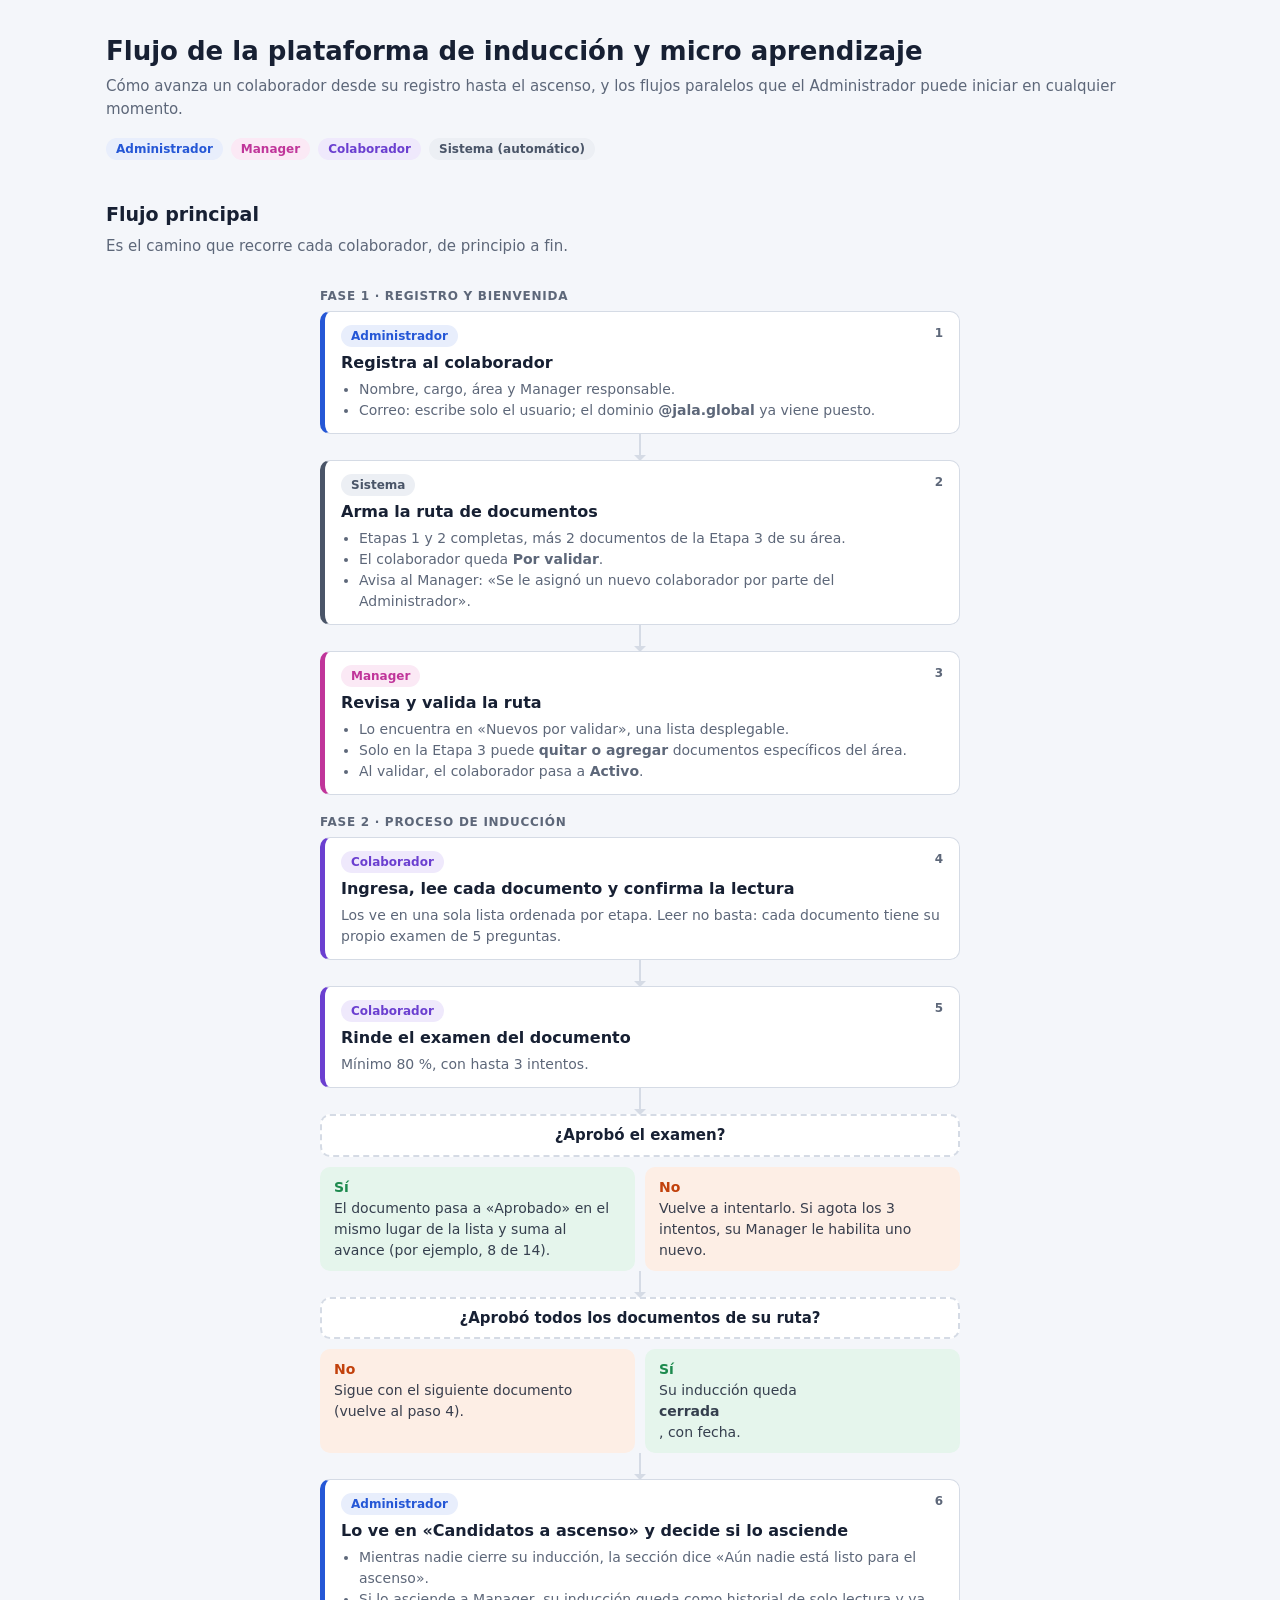
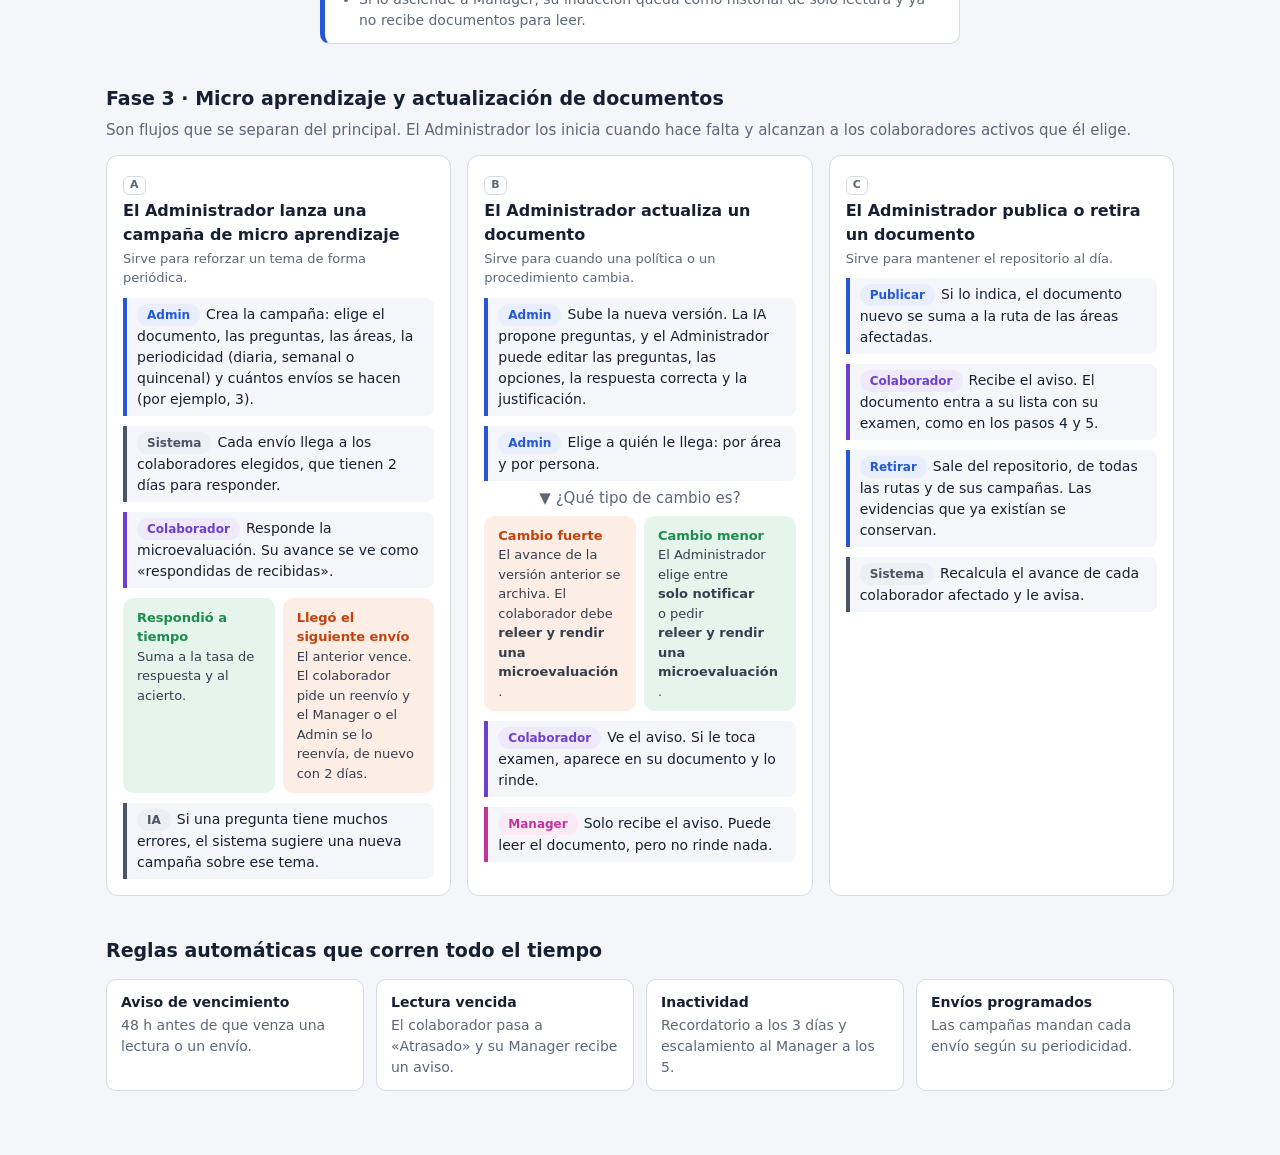
==== docs/flujo.html @ a63dd16b "docs: add platform flow diagram Main onboarding flow plus campaign, document update and publish/reti" ====
<!doctype html>
<html lang="es">
<head>
<meta charset="utf-8">
<meta name="viewport" content="width=device-width, initial-scale=1">
<title>Flujo de la plataforma</title>
<style>
  :root {
    --bg: #f4f6fa; --card: #ffffff; --ink: #172033; --muted: #5d6779; --line: #d5dbe5;
    --admin: #2557d6; --admin-bg: #e8eefc;
    --mgr: #c0359a; --mgr-bg: #fbe9f5;
    --col: #6b3fd0; --col-bg: #efe9fc;
    --sys: #4a5568; --sys-bg: #eceff4;
    --ok: #1d8a4e; --ok-bg: #e5f5ec;
    --bad: #c2410c; --bad-bg: #fdeee5;
  }
  @media (prefers-color-scheme: dark) {
    :root:not([data-theme="light"]) {
      --bg: #10141c; --card: #181e2a; --ink: #e7ebf3; --muted: #9aa4b6; --line: #2c3546;
      --admin: #7ea2ff; --admin-bg: #1c2a4a; --mgr: #f08ad2; --mgr-bg: #3a1d33;
      --col: #b49aff; --col-bg: #2a2147; --sys: #b5bfd0; --sys-bg: #252d3b;
      --ok: #5fd394; --ok-bg: #173526; --bad: #ff9c6b; --bad-bg: #3a2216;
    }
  }
  :root[data-theme="dark"] {
    --bg: #10141c; --card: #181e2a; --ink: #e7ebf3; --muted: #9aa4b6; --line: #2c3546;
    --admin: #7ea2ff; --admin-bg: #1c2a4a; --mgr: #f08ad2; --mgr-bg: #3a1d33;
    --col: #b49aff; --col-bg: #2a2147; --sys: #b5bfd0; --sys-bg: #252d3b;
    --ok: #5fd394; --ok-bg: #173526; --bad: #ff9c6b; --bad-bg: #3a2216;
  }
  * { box-sizing: border-box; }
  body { margin: 0; background: var(--bg); color: var(--ink); font: 15px/1.5 "Segoe UI", system-ui, sans-serif; }
  main { max-width: 1100px; margin: 0 auto; padding: 32px 16px 64px; }
  h1 { margin: 0 0 4px; font-size: 26px; }
  h2 { margin: 40px 0 6px; font-size: 19px; }
  .lead { margin: 0; color: var(--muted); }
  .legend { display: flex; flex-wrap: wrap; gap: 8px; margin: 18px 0 0; }
  .role { display: inline-block; padding: 2px 10px; border-radius: 99px; font-size: 12px; font-weight: 600; white-space: nowrap; }
  .r-admin { color: var(--admin); background: var(--admin-bg); }
  .r-mgr { color: var(--mgr); background: var(--mgr-bg); }
  .r-col { color: var(--col); background: var(--col-bg); }
  .r-sys { color: var(--sys); background: var(--sys-bg); }

  /* Flujo principal */
  .flow { display: flex; flex-direction: column; align-items: center; margin-top: 12px; }
  .step { width: 100%; max-width: 640px; background: var(--card); border: 1px solid var(--line); border-left: 5px solid var(--sys); border-radius: 10px; padding: 12px 16px; }
  .step.admin { border-left-color: var(--admin); }
  .step.mgr { border-left-color: var(--mgr); }
  .step.col { border-left-color: var(--col); }
  .step h3 { margin: 4px 0 4px; font-size: 16px; }
  .step p, .step li { margin: 0; color: var(--muted); font-size: 14px; }
  .step ul { margin: 4px 0 0; padding-left: 18px; }
  .num { float: right; color: var(--muted); font-size: 12px; font-weight: 600; }
  .arrow { width: 2px; height: 26px; background: var(--line); position: relative; }
  .arrow::after { content: ""; position: absolute; bottom: -1px; left: -5px; border: 6px solid transparent; border-top-color: var(--line); border-bottom: 0; }
  .decision { width: 100%; max-width: 640px; display: grid; grid-template-columns: 1fr 1fr; gap: 10px; }
  .q { grid-column: 1 / -1; text-align: center; font-weight: 600; padding: 8px; border: 2px dashed var(--line); border-radius: 10px; background: var(--card); }
  .out { border-radius: 10px; padding: 10px 14px; font-size: 14px; }
  .out b { display: block; }
  .yes { background: var(--ok-bg); color: var(--ok); }
  .no { background: var(--bad-bg); color: var(--bad); }
  .out span { color: var(--ink); opacity: .85; }
  .phase { width: 100%; max-width: 640px; margin: 18px 0 6px; font-size: 12px; font-weight: 700; letter-spacing: .06em; text-transform: uppercase; color: var(--muted); }

  /* Bifurcaciones */
  .branches { display: grid; grid-template-columns: repeat(auto-fit, minmax(300px, 1fr)); gap: 16px; margin-top: 14px; }
  .branch { background: var(--card); border: 1px solid var(--line); border-radius: 12px; padding: 16px; display: flex; flex-direction: column; gap: 10px; }
  .branch > header h3 { margin: 0; font-size: 16px; }
  .branch > header p { margin: 2px 0 0; color: var(--muted); font-size: 13px; }
  .tag { display: inline-block; font-size: 11px; font-weight: 700; color: var(--muted); border: 1px solid var(--line); border-radius: 6px; padding: 0 6px; margin-bottom: 4px; }
  .mini { border-left: 4px solid var(--sys); padding: 6px 10px; background: var(--bg); border-radius: 0 8px 8px 0; font-size: 14px; }
  .mini.admin { border-left-color: var(--admin); }
  .mini.mgr { border-left-color: var(--mgr); }
  .mini.col { border-left-color: var(--col); }
  .mini .role { margin-right: 6px; }
  .split { display: grid; grid-template-columns: 1fr 1fr; gap: 8px; }
  .split .out { font-size: 13px; }
  .down { text-align: center; color: var(--muted); line-height: 1; }

  .rules { display: grid; grid-template-columns: repeat(auto-fit, minmax(230px, 1fr)); gap: 12px; margin-top: 14px; }
  .rule { background: var(--card); border: 1px solid var(--line); border-radius: 10px; padding: 12px 14px; font-size: 14px; }
  .rule b { display: block; margin-bottom: 2px; }
  .rule span { color: var(--muted); }
  @media (max-width: 520px) { .decision, .split { grid-template-columns: 1fr; } h1 { font-size: 22px; } }
</style>
</head>
<body>
<main>
  <h1>Flujo de la plataforma de inducción y micro aprendizaje</h1>
  <p class="lead">Cómo avanza un colaborador desde su registro hasta el ascenso, y los flujos paralelos que el Administrador puede iniciar en cualquier momento.</p>
  <div class="legend">
    <span class="role r-admin">Administrador</span>
    <span class="role r-mgr">Manager</span>
    <span class="role r-col">Colaborador</span>
    <span class="role r-sys">Sistema (automático)</span>
  </div>

  <h2>Flujo principal</h2>
  <p class="lead">Es el camino que recorre cada colaborador, de principio a fin.</p>
  <div class="flow">
    <div class="phase">Fase 1 · Registro y bienvenida</div>
    <div class="step admin"><span class="num">1</span><span class="role r-admin">Administrador</span>
      <h3>Registra al colaborador</h3>
      <ul><li>Nombre, cargo, área y Manager responsable.</li>
        <li>Correo: escribe solo el usuario; el dominio <b>@jala.global</b> ya viene puesto.</li></ul></div>
    <div class="arrow"></div>
    <div class="step"><span class="num">2</span><span class="role r-sys">Sistema</span>
      <h3>Arma la ruta de documentos</h3>
      <ul><li>Etapas 1 y 2 completas, más 2 documentos de la Etapa 3 de su área.</li>
        <li>El colaborador queda <b>Por validar</b>.</li>
        <li>Avisa al Manager: «Se le asignó un nuevo colaborador por parte del Administrador».</li></ul></div>
    <div class="arrow"></div>
    <div class="step mgr"><span class="num">3</span><span class="role r-mgr">Manager</span>
      <h3>Revisa y valida la ruta</h3>
      <ul><li>Lo encuentra en «Nuevos por validar», una lista desplegable.</li>
        <li>Solo en la Etapa 3 puede <b>quitar o agregar</b> documentos específicos del área.</li>
        <li>Al validar, el colaborador pasa a <b>Activo</b>.</li></ul></div>

    <div class="phase">Fase 2 · Proceso de inducción</div>
    <div class="step col"><span class="num">4</span><span class="role r-col">Colaborador</span>
      <h3>Ingresa, lee cada documento y confirma la lectura</h3>
      <p>Los ve en una sola lista ordenada por etapa. Leer no basta: cada documento tiene su propio examen de 5 preguntas.</p></div>
    <div class="arrow"></div>
    <div class="step col"><span class="num">5</span><span class="role r-col">Colaborador</span>
      <h3>Rinde el examen del documento</h3>
      <p>Mínimo 80 %, con hasta 3 intentos.</p></div>
    <div class="arrow"></div>
    <div class="decision">
      <div class="q">¿Aprobó el examen?</div>
      <div class="out yes"><b>Sí</b><span>El documento pasa a «Aprobado» en el mismo lugar de la lista y suma al avance (por ejemplo, 8 de 14).</span></div>
      <div class="out no"><b>No</b><span>Vuelve a intentarlo. Si agota los 3 intentos, su Manager le habilita uno nuevo.</span></div>
    </div>
    <div class="arrow"></div>
    <div class="decision">
      <div class="q">¿Aprobó todos los documentos de su ruta?</div>
      <div class="out no"><b>No</b><span>Sigue con el siguiente documento (vuelve al paso 4).</span></div>
      <div class="out yes"><b>Sí</b><span>Su inducción queda <b>cerrada</b>, con fecha.</span></div>
    </div>
    <div class="arrow"></div>
    <div class="step admin"><span class="num">6</span><span class="role r-admin">Administrador</span>
      <h3>Lo ve en «Candidatos a ascenso» y decide si lo asciende</h3>
      <ul><li>Mientras nadie cierre su inducción, la sección dice «Aún nadie está listo para el ascenso».</li>
        <li>Si lo asciende a Manager, su inducción queda como historial de solo lectura y ya no recibe documentos para leer.</li></ul></div>
  </div>

  <h2>Fase 3 · Micro aprendizaje y actualización de documentos</h2>
  <p class="lead">Son flujos que se separan del principal. El Administrador los inicia cuando hace falta y alcanzan a los colaboradores activos que él elige.</p>
  <div class="branches">

    <section class="branch">
      <header><span class="tag">A</span><h3>El Administrador lanza una campaña de micro aprendizaje</h3>
        <p>Sirve para reforzar un tema de forma periódica.</p></header>
      <div class="mini admin"><span class="role r-admin">Admin</span>Crea la campaña: elige el documento, las preguntas, las áreas, la periodicidad (diaria, semanal o quincenal) y cuántos envíos se hacen (por ejemplo, 3).</div>
      <div class="mini"><span class="role r-sys">Sistema</span>Cada envío llega a los colaboradores elegidos, que tienen 2 días para responder.</div>
      <div class="mini col"><span class="role r-col">Colaborador</span>Responde la microevaluación. Su avance se ve como «respondidas de recibidas».</div>
      <div class="split">
        <div class="out yes"><b>Respondió a tiempo</b><span>Suma a la tasa de respuesta y al acierto.</span></div>
        <div class="out no"><b>Llegó el siguiente envío</b><span>El anterior vence. El colaborador pide un reenvío y el Manager o el Admin se lo reenvía, de nuevo con 2 días.</span></div>
      </div>
      <div class="mini"><span class="role r-sys">IA</span>Si una pregunta tiene muchos errores, el sistema sugiere una nueva campaña sobre ese tema.</div>
    </section>

    <section class="branch">
      <header><span class="tag">B</span><h3>El Administrador actualiza un documento</h3>
        <p>Sirve para cuando una política o un procedimiento cambia.</p></header>
      <div class="mini admin"><span class="role r-admin">Admin</span>Sube la nueva versión. La IA propone preguntas, y el Administrador puede editar las preguntas, las opciones, la respuesta correcta y la justificación.</div>
      <div class="mini admin"><span class="role r-admin">Admin</span>Elige a quién le llega: por área y por persona.</div>
      <div class="down">▼ ¿Qué tipo de cambio es?</div>
      <div class="split">
        <div class="out no"><b>Cambio fuerte</b><span>El avance de la versión anterior se archiva. El colaborador debe <b>releer y rendir una microevaluación</b>.</span></div>
        <div class="out yes"><b>Cambio menor</b><span>El Administrador elige entre <b>solo notificar</b> o pedir <b>releer y rendir una microevaluación</b>.</span></div>
      </div>
      <div class="mini col"><span class="role r-col">Colaborador</span>Ve el aviso. Si le toca examen, aparece en su documento y lo rinde.</div>
      <div class="mini mgr"><span class="role r-mgr">Manager</span>Solo recibe el aviso. Puede leer el documento, pero no rinde nada.</div>
    </section>

    <section class="branch">
      <header><span class="tag">C</span><h3>El Administrador publica o retira un documento</h3>
        <p>Sirve para mantener el repositorio al día.</p></header>
      <div class="mini admin"><span class="role r-admin">Publicar</span>Si lo indica, el documento nuevo se suma a la ruta de las áreas afectadas.</div>
      <div class="mini col"><span class="role r-col">Colaborador</span>Recibe el aviso. El documento entra a su lista con su examen, como en los pasos 4 y 5.</div>
      <div class="mini admin"><span class="role r-admin">Retirar</span>Sale del repositorio, de todas las rutas y de sus campañas. Las evidencias que ya existían se conservan.</div>
      <div class="mini"><span class="role r-sys">Sistema</span>Recalcula el avance de cada colaborador afectado y le avisa.</div>
    </section>
  </div>

  <h2>Reglas automáticas que corren todo el tiempo</h2>
  <div class="rules">
    <div class="rule"><b>Aviso de vencimiento</b><span>48 h antes de que venza una lectura o un envío.</span></div>
    <div class="rule"><b>Lectura vencida</b><span>El colaborador pasa a «Atrasado» y su Manager recibe un aviso.</span></div>
    <div class="rule"><b>Inactividad</b><span>Recordatorio a los 3 días y escalamiento al Manager a los 5.</span></div>
    <div class="rule"><b>Envíos programados</b><span>Las campañas mandan cada envío según su periodicidad.</span></div>
  </div>
</main>
</body>
</html>
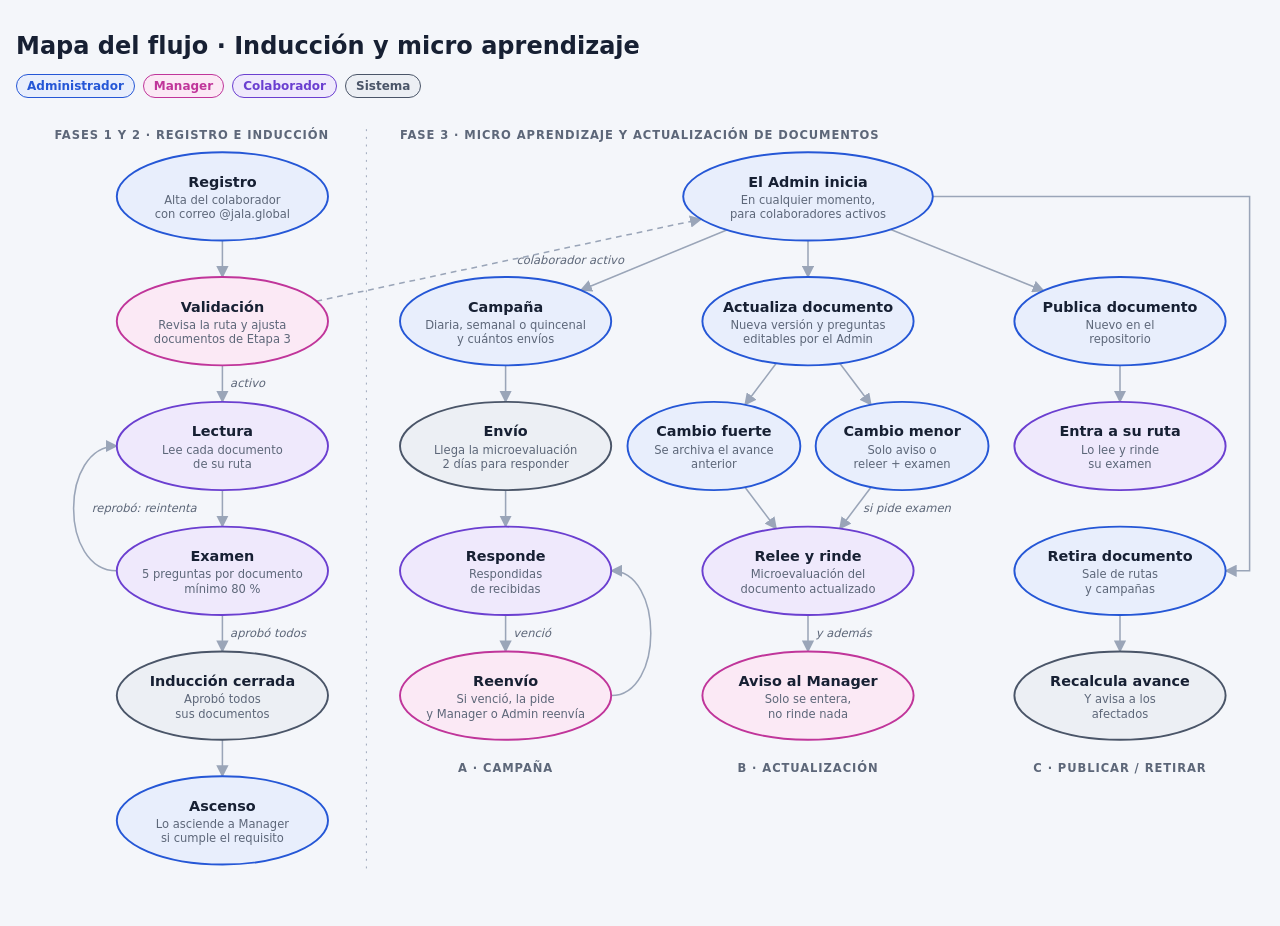
==== commit 27973b57: "docs: redraw flow as a concept map with ovals Short action titles with brief descriptions; main flow" ====
--- a/docs/flujo.html
+++ b/docs/flujo.html
@@ -3,194 +3,160 @@
 <head>
 <meta charset="utf-8">
 <meta name="viewport" content="width=device-width, initial-scale=1">
-<title>Flujo de la plataforma</title>
+<title>Mapa del flujo</title>
 <style>
   :root {
-    --bg: #f4f6fa; --card: #ffffff; --ink: #172033; --muted: #5d6779; --line: #d5dbe5;
+    --bg: #f4f6fa; --ink: #172033; --muted: #5d6779; --line: #9aa5b8;
     --admin: #2557d6; --admin-bg: #e8eefc;
     --mgr: #c0359a; --mgr-bg: #fbe9f5;
     --col: #6b3fd0; --col-bg: #efe9fc;
     --sys: #4a5568; --sys-bg: #eceff4;
-    --ok: #1d8a4e; --ok-bg: #e5f5ec;
-    --bad: #c2410c; --bad-bg: #fdeee5;
   }
   @media (prefers-color-scheme: dark) {
     :root:not([data-theme="light"]) {
-      --bg: #10141c; --card: #181e2a; --ink: #e7ebf3; --muted: #9aa4b6; --line: #2c3546;
+      --bg: #10141c; --ink: #e7ebf3; --muted: #9aa4b6; --line: #5b6578;
       --admin: #7ea2ff; --admin-bg: #1c2a4a; --mgr: #f08ad2; --mgr-bg: #3a1d33;
       --col: #b49aff; --col-bg: #2a2147; --sys: #b5bfd0; --sys-bg: #252d3b;
-      --ok: #5fd394; --ok-bg: #173526; --bad: #ff9c6b; --bad-bg: #3a2216;
     }
   }
   :root[data-theme="dark"] {
-    --bg: #10141c; --card: #181e2a; --ink: #e7ebf3; --muted: #9aa4b6; --line: #2c3546;
+    --bg: #10141c; --ink: #e7ebf3; --muted: #9aa4b6; --line: #5b6578;
     --admin: #7ea2ff; --admin-bg: #1c2a4a; --mgr: #f08ad2; --mgr-bg: #3a1d33;
     --col: #b49aff; --col-bg: #2a2147; --sys: #b5bfd0; --sys-bg: #252d3b;
-    --ok: #5fd394; --ok-bg: #173526; --bad: #ff9c6b; --bad-bg: #3a2216;
   }
   * { box-sizing: border-box; }
   body { margin: 0; background: var(--bg); color: var(--ink); font: 15px/1.5 "Segoe UI", system-ui, sans-serif; }
-  main { max-width: 1100px; margin: 0 auto; padding: 32px 16px 64px; }
-  h1 { margin: 0 0 4px; font-size: 26px; }
-  h2 { margin: 40px 0 6px; font-size: 19px; }
-  .lead { margin: 0; color: var(--muted); }
-  .legend { display: flex; flex-wrap: wrap; gap: 8px; margin: 18px 0 0; }
-  .role { display: inline-block; padding: 2px 10px; border-radius: 99px; font-size: 12px; font-weight: 600; white-space: nowrap; }
-  .r-admin { color: var(--admin); background: var(--admin-bg); }
-  .r-mgr { color: var(--mgr); background: var(--mgr-bg); }
-  .r-col { color: var(--col); background: var(--col-bg); }
-  .r-sys { color: var(--sys); background: var(--sys-bg); }
-
-  /* Flujo principal */
-  .flow { display: flex; flex-direction: column; align-items: center; margin-top: 12px; }
-  .step { width: 100%; max-width: 640px; background: var(--card); border: 1px solid var(--line); border-left: 5px solid var(--sys); border-radius: 10px; padding: 12px 16px; }
-  .step.admin { border-left-color: var(--admin); }
-  .step.mgr { border-left-color: var(--mgr); }
-  .step.col { border-left-color: var(--col); }
-  .step h3 { margin: 4px 0 4px; font-size: 16px; }
-  .step p, .step li { margin: 0; color: var(--muted); font-size: 14px; }
-  .step ul { margin: 4px 0 0; padding-left: 18px; }
-  .num { float: right; color: var(--muted); font-size: 12px; font-weight: 600; }
-  .arrow { width: 2px; height: 26px; background: var(--line); position: relative; }
-  .arrow::after { content: ""; position: absolute; bottom: -1px; left: -5px; border: 6px solid transparent; border-top-color: var(--line); border-bottom: 0; }
-  .decision { width: 100%; max-width: 640px; display: grid; grid-template-columns: 1fr 1fr; gap: 10px; }
-  .q { grid-column: 1 / -1; text-align: center; font-weight: 600; padding: 8px; border: 2px dashed var(--line); border-radius: 10px; background: var(--card); }
-  .out { border-radius: 10px; padding: 10px 14px; font-size: 14px; }
-  .out b { display: block; }
-  .yes { background: var(--ok-bg); color: var(--ok); }
-  .no { background: var(--bad-bg); color: var(--bad); }
-  .out span { color: var(--ink); opacity: .85; }
-  .phase { width: 100%; max-width: 640px; margin: 18px 0 6px; font-size: 12px; font-weight: 700; letter-spacing: .06em; text-transform: uppercase; color: var(--muted); }
-
-  /* Bifurcaciones */
-  .branches { display: grid; grid-template-columns: repeat(auto-fit, minmax(300px, 1fr)); gap: 16px; margin-top: 14px; }
-  .branch { background: var(--card); border: 1px solid var(--line); border-radius: 12px; padding: 16px; display: flex; flex-direction: column; gap: 10px; }
-  .branch > header h3 { margin: 0; font-size: 16px; }
-  .branch > header p { margin: 2px 0 0; color: var(--muted); font-size: 13px; }
-  .tag { display: inline-block; font-size: 11px; font-weight: 700; color: var(--muted); border: 1px solid var(--line); border-radius: 6px; padding: 0 6px; margin-bottom: 4px; }
-  .mini { border-left: 4px solid var(--sys); padding: 6px 10px; background: var(--bg); border-radius: 0 8px 8px 0; font-size: 14px; }
-  .mini.admin { border-left-color: var(--admin); }
-  .mini.mgr { border-left-color: var(--mgr); }
-  .mini.col { border-left-color: var(--col); }
-  .mini .role { margin-right: 6px; }
-  .split { display: grid; grid-template-columns: 1fr 1fr; gap: 8px; }
-  .split .out { font-size: 13px; }
-  .down { text-align: center; color: var(--muted); line-height: 1; }
-
-  .rules { display: grid; grid-template-columns: repeat(auto-fit, minmax(230px, 1fr)); gap: 12px; margin-top: 14px; }
-  .rule { background: var(--card); border: 1px solid var(--line); border-radius: 10px; padding: 12px 14px; font-size: 14px; }
-  .rule b { display: block; margin-bottom: 2px; }
-  .rule span { color: var(--muted); }
-  @media (max-width: 520px) { .decision, .split { grid-template-columns: 1fr; } h1 { font-size: 22px; } }
+  main { max-width: 1320px; margin: 0 auto; padding: 28px 16px 48px; }
+  h1 { margin: 0 0 10px; font-size: 24px; }
+  .legend { display: flex; flex-wrap: wrap; gap: 8px; margin-bottom: 12px; }
+  .role { padding: 2px 10px; border-radius: 99px; font-size: 12px; font-weight: 600; }
+  .scroll { overflow-x: auto; }
+  svg { display: block; width: 100%; min-width: 960px; height: auto; }
+  .edge { fill: none; stroke: var(--line); stroke-width: 1.6; }
+  .edge.dash { stroke-dasharray: 6 5; }
+  .arrow { fill: var(--line); }
+  .elabel { fill: var(--muted); font-size: 12px; font-style: italic; }
+  .t { fill: var(--ink); font-size: 15px; font-weight: 700; }
+  .d { fill: var(--muted); font-size: 12px; }
+  .zone { fill: var(--muted); font-size: 12px; font-weight: 700; letter-spacing: .08em; }
 </style>
 </head>
 <body>
 <main>
-  <h1>Flujo de la plataforma de inducción y micro aprendizaje</h1>
-  <p class="lead">Cómo avanza un colaborador desde su registro hasta el ascenso, y los flujos paralelos que el Administrador puede iniciar en cualquier momento.</p>
-  <div class="legend">
-    <span class="role r-admin">Administrador</span>
-    <span class="role r-mgr">Manager</span>
-    <span class="role r-col">Colaborador</span>
-    <span class="role r-sys">Sistema (automático)</span>
-  </div>
+  <h1>Mapa del flujo · Inducción y micro aprendizaje</h1>
+  <div class="legend" id="legend"></div>
+  <div class="scroll"><svg id="map" viewBox="0 0 1300 800" role="img" aria-label="Mapa conceptual del flujo de la plataforma"></svg></div>
+</main>
+<script>
+  const ROLES = {
+    admin: ['Administrador', 'var(--admin)', 'var(--admin-bg)'],
+    mgr:   ['Manager',       'var(--mgr)',   'var(--mgr-bg)'],
+    col:   ['Colaborador',   'var(--col)',   'var(--col-bg)'],
+    sys:   ['Sistema',       'var(--sys)',   'var(--sys-bg)']
+  };
 
-  <h2>Flujo principal</h2>
-  <p class="lead">Es el camino que recorre cada colaborador, de principio a fin.</p>
-  <div class="flow">
-    <div class="phase">Fase 1 · Registro y bienvenida</div>
-    <div class="step admin"><span class="num">1</span><span class="role r-admin">Administrador</span>
-      <h3>Registra al colaborador</h3>
-      <ul><li>Nombre, cargo, área y Manager responsable.</li>
-        <li>Correo: escribe solo el usuario; el dominio <b>@jala.global</b> ya viene puesto.</li></ul></div>
-    <div class="arrow"></div>
-    <div class="step"><span class="num">2</span><span class="role r-sys">Sistema</span>
-      <h3>Arma la ruta de documentos</h3>
-      <ul><li>Etapas 1 y 2 completas, más 2 documentos de la Etapa 3 de su área.</li>
-        <li>El colaborador queda <b>Por validar</b>.</li>
-        <li>Avisa al Manager: «Se le asignó un nuevo colaborador por parte del Administrador».</li></ul></div>
-    <div class="arrow"></div>
-    <div class="step mgr"><span class="num">3</span><span class="role r-mgr">Manager</span>
-      <h3>Revisa y valida la ruta</h3>
-      <ul><li>Lo encuentra en «Nuevos por validar», una lista desplegable.</li>
-        <li>Solo en la Etapa 3 puede <b>quitar o agregar</b> documentos específicos del área.</li>
-        <li>Al validar, el colaborador pasa a <b>Activo</b>.</li></ul></div>
+  // Nodos: título de la acción + descripción breve (máx. 2 líneas)
+  const N = {
+    registro:  { x: 215,  y: 90,  r: 'admin', t: 'Registro',            d: ['Alta del colaborador', 'con correo @jala.global'] },
+    validar:   { x: 215,  y: 220, r: 'mgr',   t: 'Validación',          d: ['Revisa la ruta y ajusta', 'documentos de Etapa 3'] },
+    lectura:   { x: 215,  y: 350, r: 'col',   t: 'Lectura',             d: ['Lee cada documento', 'de su ruta'] },
+    examen:    { x: 215,  y: 480, r: 'col',   t: 'Examen',              d: ['5 preguntas por documento', 'mínimo 80 %'] },
+    cerrada:   { x: 215,  y: 610, r: 'sys',   t: 'Inducción cerrada',   d: ['Aprobó todos', 'sus documentos'] },
+    ascenso:   { x: 215,  y: 740, r: 'admin', t: 'Ascenso',             d: ['Lo asciende a Manager', 'si cumple el requisito'] },
 
-    <div class="phase">Fase 2 · Proceso de inducción</div>
-    <div class="step col"><span class="num">4</span><span class="role r-col">Colaborador</span>
-      <h3>Ingresa, lee cada documento y confirma la lectura</h3>
-      <p>Los ve en una sola lista ordenada por etapa. Leer no basta: cada documento tiene su propio examen de 5 preguntas.</p></div>
-    <div class="arrow"></div>
-    <div class="step col"><span class="num">5</span><span class="role r-col">Colaborador</span>
-      <h3>Rinde el examen del documento</h3>
-      <p>Mínimo 80 %, con hasta 3 intentos.</p></div>
-    <div class="arrow"></div>
-    <div class="decision">
-      <div class="q">¿Aprobó el examen?</div>
-      <div class="out yes"><b>Sí</b><span>El documento pasa a «Aprobado» en el mismo lugar de la lista y suma al avance (por ejemplo, 8 de 14).</span></div>
-      <div class="out no"><b>No</b><span>Vuelve a intentarlo. Si agota los 3 intentos, su Manager le habilita uno nuevo.</span></div>
-    </div>
-    <div class="arrow"></div>
-    <div class="decision">
-      <div class="q">¿Aprobó todos los documentos de su ruta?</div>
-      <div class="out no"><b>No</b><span>Sigue con el siguiente documento (vuelve al paso 4).</span></div>
-      <div class="out yes"><b>Sí</b><span>Su inducción queda <b>cerrada</b>, con fecha.</span></div>
-    </div>
-    <div class="arrow"></div>
-    <div class="step admin"><span class="num">6</span><span class="role r-admin">Administrador</span>
-      <h3>Lo ve en «Candidatos a ascenso» y decide si lo asciende</h3>
-      <ul><li>Mientras nadie cierre su inducción, la sección dice «Aún nadie está listo para el ascenso».</li>
-        <li>Si lo asciende a Manager, su inducción queda como historial de solo lectura y ya no recibe documentos para leer.</li></ul></div>
-  </div>
+    hub:       { x: 825,  y: 90,  r: 'admin', t: 'El Admin inicia',     d: ['En cualquier momento,', 'para colaboradores activos'], rx: 130 },
 
-  <h2>Fase 3 · Micro aprendizaje y actualización de documentos</h2>
-  <p class="lead">Son flujos que se separan del principal. El Administrador los inicia cuando hace falta y alcanzan a los colaboradores activos que él elige.</p>
-  <div class="branches">
+    campana:   { x: 510,  y: 220, r: 'admin', t: 'Campaña',             d: ['Diaria, semanal o quincenal', 'y cuántos envíos'] },
+    envio:     { x: 510,  y: 350, r: 'sys',   t: 'Envío',               d: ['Llega la microevaluación', '2 días para responder'] },
+    responde:  { x: 510,  y: 480, r: 'col',   t: 'Responde',            d: ['Respondidas', 'de recibidas'] },
+    reenvio:   { x: 510,  y: 610, r: 'mgr',   t: 'Reenvío',             d: ['Si venció, la pide', 'y Manager o Admin reenvía'] },
 
-    <section class="branch">
-      <header><span class="tag">A</span><h3>El Administrador lanza una campaña de micro aprendizaje</h3>
-        <p>Sirve para reforzar un tema de forma periódica.</p></header>
-      <div class="mini admin"><span class="role r-admin">Admin</span>Crea la campaña: elige el documento, las preguntas, las áreas, la periodicidad (diaria, semanal o quincenal) y cuántos envíos se hacen (por ejemplo, 3).</div>
-      <div class="mini"><span class="role r-sys">Sistema</span>Cada envío llega a los colaboradores elegidos, que tienen 2 días para responder.</div>
-      <div class="mini col"><span class="role r-col">Colaborador</span>Responde la microevaluación. Su avance se ve como «respondidas de recibidas».</div>
-      <div class="split">
-        <div class="out yes"><b>Respondió a tiempo</b><span>Suma a la tasa de respuesta y al acierto.</span></div>
-        <div class="out no"><b>Llegó el siguiente envío</b><span>El anterior vence. El colaborador pide un reenvío y el Manager o el Admin se lo reenvía, de nuevo con 2 días.</span></div>
-      </div>
-      <div class="mini"><span class="role r-sys">IA</span>Si una pregunta tiene muchos errores, el sistema sugiere una nueva campaña sobre ese tema.</div>
-    </section>
+    actualiza: { x: 825,  y: 220, r: 'admin', t: 'Actualiza documento', d: ['Nueva versión y preguntas', 'editables por el Admin'] },
+    fuerte:    { x: 727,  y: 350, r: 'admin', t: 'Cambio fuerte',       d: ['Se archiva el avance', 'anterior'], rx: 90 },
+    menor:     { x: 923,  y: 350, r: 'admin', t: 'Cambio menor',        d: ['Solo aviso o', 'releer + examen'], rx: 90 },
+    releer:    { x: 825,  y: 480, r: 'col',   t: 'Relee y rinde',       d: ['Microevaluación del', 'documento actualizado'] },
+    aviso:     { x: 825,  y: 610, r: 'mgr',   t: 'Aviso al Manager',    d: ['Solo se entera,', 'no rinde nada'] },
 
-    <section class="branch">
-      <header><span class="tag">B</span><h3>El Administrador actualiza un documento</h3>
-        <p>Sirve para cuando una política o un procedimiento cambia.</p></header>
-      <div class="mini admin"><span class="role r-admin">Admin</span>Sube la nueva versión. La IA propone preguntas, y el Administrador puede editar las preguntas, las opciones, la respuesta correcta y la justificación.</div>
-      <div class="mini admin"><span class="role r-admin">Admin</span>Elige a quién le llega: por área y por persona.</div>
-      <div class="down">▼ ¿Qué tipo de cambio es?</div>
-      <div class="split">
-        <div class="out no"><b>Cambio fuerte</b><span>El avance de la versión anterior se archiva. El colaborador debe <b>releer y rendir una microevaluación</b>.</span></div>
-        <div class="out yes"><b>Cambio menor</b><span>El Administrador elige entre <b>solo notificar</b> o pedir <b>releer y rendir una microevaluación</b>.</span></div>
-      </div>
-      <div class="mini col"><span class="role r-col">Colaborador</span>Ve el aviso. Si le toca examen, aparece en su documento y lo rinde.</div>
-      <div class="mini mgr"><span class="role r-mgr">Manager</span>Solo recibe el aviso. Puede leer el documento, pero no rinde nada.</div>
-    </section>
+    publica:   { x: 1150, y: 220, r: 'admin', t: 'Publica documento',   d: ['Nuevo en el', 'repositorio'] },
+    suma:      { x: 1150, y: 350, r: 'col',   t: 'Entra a su ruta',     d: ['Lo lee y rinde', 'su examen'] },
+    retira:    { x: 1150, y: 480, r: 'admin', t: 'Retira documento',    d: ['Sale de rutas', 'y campañas'] },
+    recalcula: { x: 1150, y: 610, r: 'sys',   t: 'Recalcula avance',    d: ['Y avisa a los', 'afectados'] }
+  };
 
-    <section class="branch">
-      <header><span class="tag">C</span><h3>El Administrador publica o retira un documento</h3>
-        <p>Sirve para mantener el repositorio al día.</p></header>
-      <div class="mini admin"><span class="role r-admin">Publicar</span>Si lo indica, el documento nuevo se suma a la ruta de las áreas afectadas.</div>
-      <div class="mini col"><span class="role r-col">Colaborador</span>Recibe el aviso. El documento entra a su lista con su examen, como en los pasos 4 y 5.</div>
-      <div class="mini admin"><span class="role r-admin">Retirar</span>Sale del repositorio, de todas las rutas y de sus campañas. Las evidencias que ya existían se conservan.</div>
-      <div class="mini"><span class="role r-sys">Sistema</span>Recalcula el avance de cada colaborador afectado y le avisa.</div>
-    </section>
-  </div>
+  // Conexiones: [desde, hasta, etiqueta, opciones]
+  const E = [
+    ['registro', 'validar'], ['validar', 'lectura', 'activo'], ['lectura', 'examen'],
+    ['examen', 'lectura', 'reprobó: reintenta', { curve: -60 }],
+    ['examen', 'cerrada', 'aprobó todos'], ['cerrada', 'ascenso'],
+    ['validar', 'hub', 'colaborador activo', { dash: true }],
+    ['hub', 'campana'], ['hub', 'actualiza'], ['hub', 'publica'], ['hub', 'retira', '', { via: [1285, 90] }],
+    ['campana', 'envio'], ['envio', 'responde'], ['responde', 'reenvio', 'venció'],
+    ['reenvio', 'responde', '', { curve: 55 }],
+    ['actualiza', 'fuerte'], ['actualiza', 'menor'], ['fuerte', 'releer'], ['menor', 'releer', 'si pide examen'],
+    ['releer', 'aviso', 'y además'],
+    ['publica', 'suma'], ['retira', 'recalcula']
+  ];
 
-  <h2>Reglas automáticas que corren todo el tiempo</h2>
-  <div class="rules">
-    <div class="rule"><b>Aviso de vencimiento</b><span>48 h antes de que venza una lectura o un envío.</span></div>
-    <div class="rule"><b>Lectura vencida</b><span>El colaborador pasa a «Atrasado» y su Manager recibe un aviso.</span></div>
-    <div class="rule"><b>Inactividad</b><span>Recordatorio a los 3 días y escalamiento al Manager a los 5.</span></div>
-    <div class="rule"><b>Envíos programados</b><span>Las campañas mandan cada envío según su periodicidad.</span></div>
-  </div>
-</main>
+  const svg = document.getElementById('map');
+  const NS = 'http://www.w3.org/2000/svg';
+  const el = (tag, attrs, text) => {
+    const e = document.createElementNS(NS, tag);
+    Object.entries(attrs).forEach(([k, v]) => e.setAttribute(k, v));
+    if (text) e.textContent = text;
+    svg.appendChild(e); return e;
+  };
+  const RX = 110, RY = 46;
+  const rx = n => n.rx || RX;
+  // Punto del borde del óvalo en dirección a (tx, ty)
+  const borde = (n, tx, ty) => {
+    const dx = tx - n.x, dy = ty - n.y;
+    const k = 1 / Math.sqrt((dx / rx(n)) ** 2 + (dy / RY) ** 2);
+    return [n.x + dx * k, n.y + dy * k];
+  };
+
+  el('defs', {}).innerHTML = '<marker id="ah" viewBox="0 0 10 10" refX="9" refY="5" markerWidth="8" markerHeight="8" orient="auto-start-reverse"><path class="arrow" d="M0,0 L10,5 L0,10 z"/></marker>';
+
+  // Zonas
+  el('text', { x: 40, y: 30, class: 'zone' }, 'FASES 1 Y 2 · REGISTRO E INDUCCIÓN');
+  el('text', { x: 400, y: 30, class: 'zone' }, 'FASE 3 · MICRO APRENDIZAJE Y ACTUALIZACIÓN DE DOCUMENTOS');
+  el('line', { x1: 365, y1: 20, x2: 365, y2: 790, stroke: 'var(--line)', 'stroke-dasharray': '2 6' });
+  el('text', { x: 510, y: 690, class: 'zone', 'text-anchor': 'middle' }, 'A · CAMPAÑA');
+  el('text', { x: 825, y: 690, class: 'zone', 'text-anchor': 'middle' }, 'B · ACTUALIZACIÓN');
+  el('text', { x: 1150, y: 690, class: 'zone', 'text-anchor': 'middle' }, 'C · PUBLICAR / RETIRAR');
+
+  // Conexiones
+  E.forEach(([a, b, label, o = {}]) => {
+    const A = N[a], B = N[b];
+    let d, lx, ly;
+    if (o.curve) {
+      const side = Math.sign(o.curve);
+      const p1 = [A.x + side * rx(A), A.y], p2 = [B.x + side * rx(B), B.y];
+      const cx = A.x + o.curve + side * rx(A);
+      d = `M${p1} C${cx},${A.y} ${cx},${B.y} ${p2}`;
+      // La curva llega casi al borde: la etiqueta va del lado interior, entre los óvalos
+      lx = side < 0 ? cx + 34 : cx + 8; ly = (A.y + B.y) / 2 + 4;
+    } else if (o.via) {
+      const p1 = borde(A, o.via[0], o.via[1]);
+      d = `M${p1} L${o.via} L${o.via[0]},${B.y} L${o.via[0] > B.x ? B.x + rx(B) : B.x - rx(B)},${B.y}`;
+    } else {
+      const p1 = borde(A, B.x, B.y), p2 = borde(B, A.x, A.y);
+      d = `M${p1} L${p2}`;
+      lx = (p1[0] + p2[0]) / 2 + 8; ly = (p1[1] + p2[1]) / 2 + 4;
+    }
+    el('path', { d, class: 'edge' + (o.dash ? ' dash' : ''), 'marker-end': 'url(#ah)' });
+    if (label) el('text', { x: lx, y: ly, class: 'elabel' }, label);
+  });
+
+  // Óvalos
+  Object.values(N).forEach(n => {
+    const [, stroke, fill] = ROLES[n.r];
+    el('ellipse', { cx: n.x, cy: n.y, rx: rx(n), ry: RY, fill, stroke, 'stroke-width': 2 });
+    el('text', { x: n.x, y: n.y - 10, class: 't', 'text-anchor': 'middle' }, n.t);
+    n.d.forEach((l, i) => el('text', { x: n.x, y: n.y + 8 + i * 15, class: 'd', 'text-anchor': 'middle' }, l));
+  });
+
+  document.getElementById('legend').innerHTML = Object.values(ROLES)
+    .map(([n, c, b]) => `<span class="role" style="color:${c};background:${b};border:1.5px solid ${c}">${n}</span>`).join('');
+</script>
 </body>
 </html>
